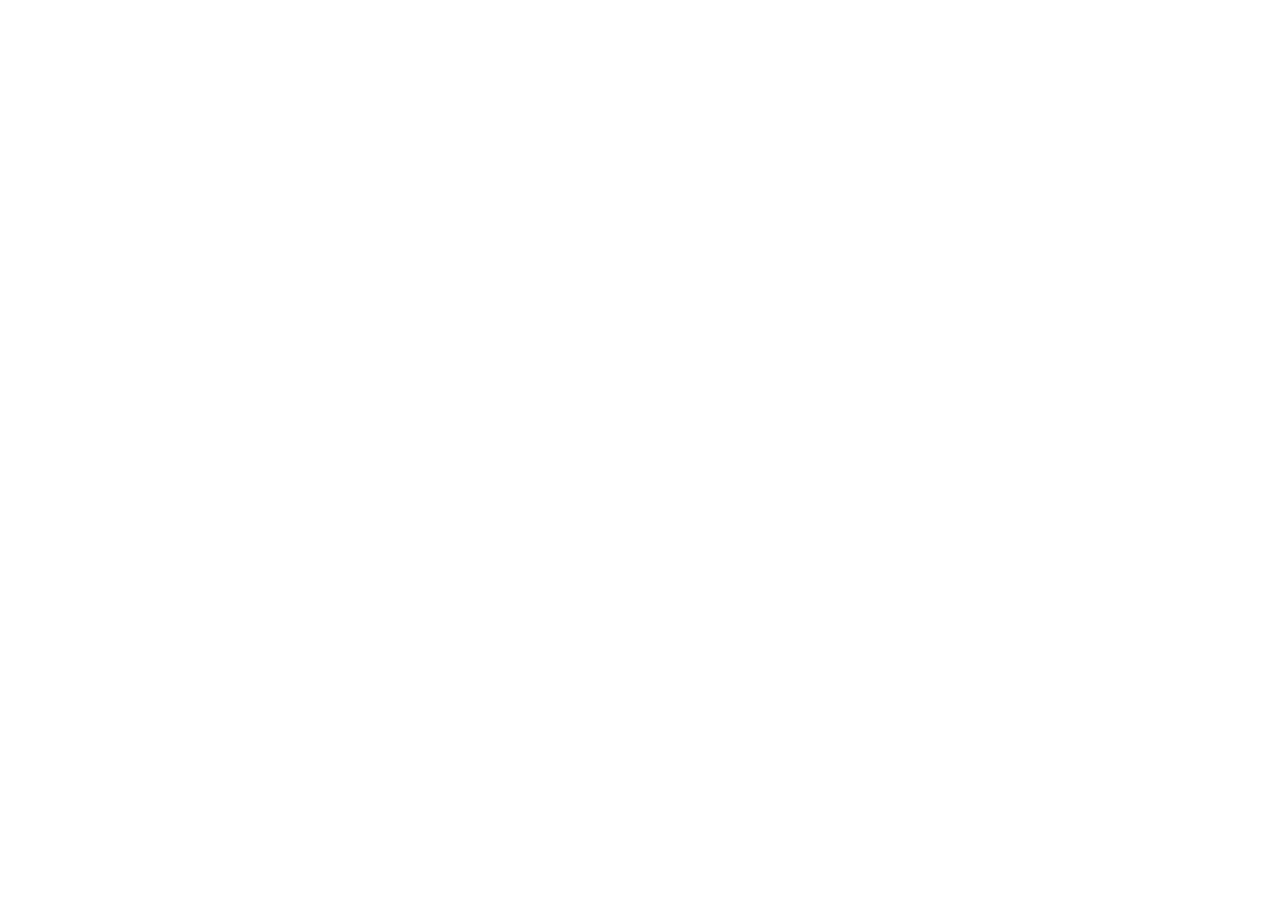
==== index.html @ fa3fbe2e "Initial commit" ====
<!doctype html>
<html lang="en">
  <head>
    <meta charset="UTF-8" />
    <meta name="viewport" content="width=device-width, initial-scale=1.0" />
    <title>My Project</title>
    <link rel="stylesheet" href="style.css" />
  </head>
  <body>
    <!-- START BELOW -->
     
  </body>
</html>
---- style.css ----
/* === RESET === */
*,
*::before,
*::after {
  margin: 0;
  padding: 0;
  box-sizing: border-box;
}

/* START BELOW */
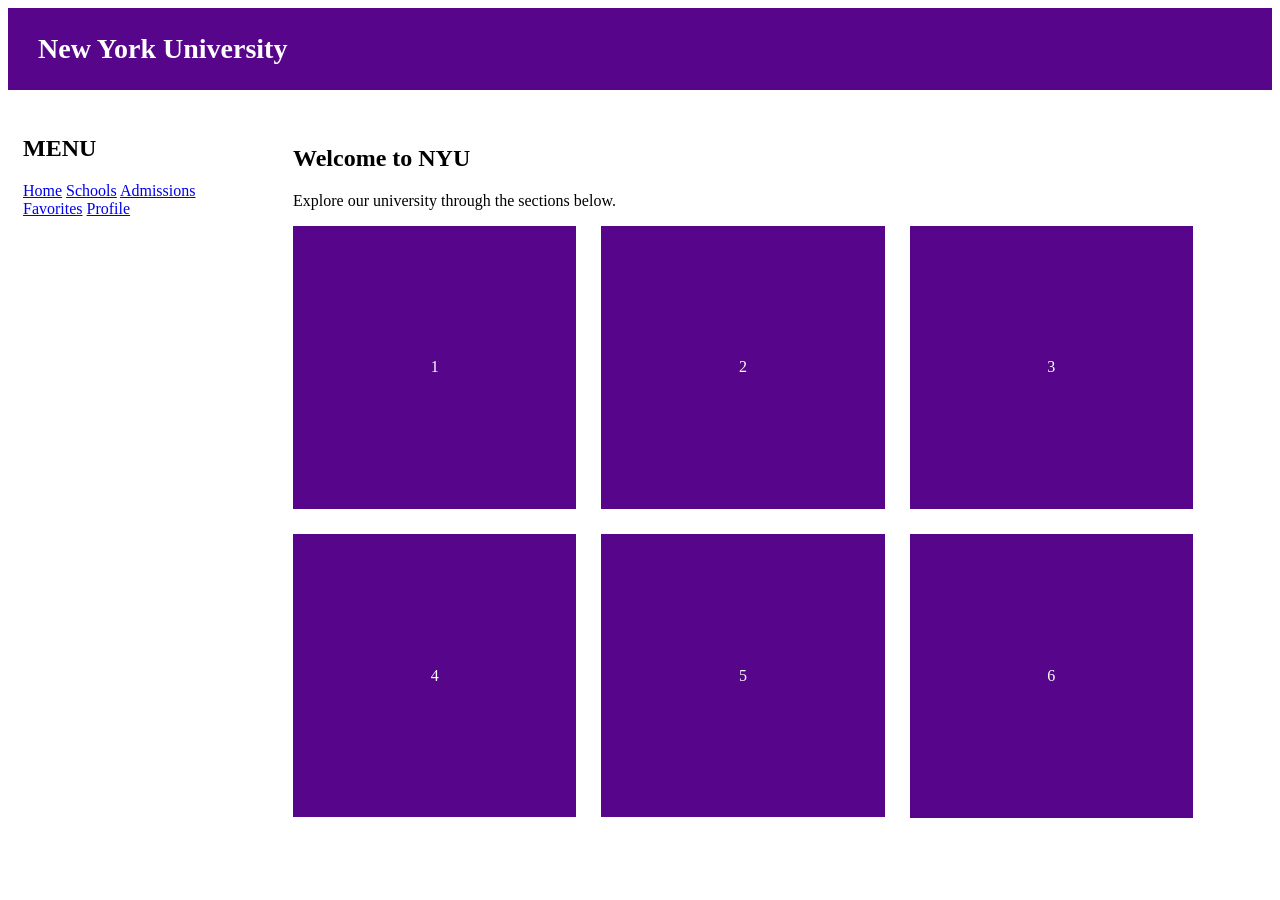
==== commit 5ce7d872: "commit" ====
--- a/index.html
+++ b/index.html
@@ -8,6 +8,39 @@
   </head>
   <body>
     <!-- START BELOW -->
-     
-  </body>
-</html>
+ <header>
+    <h1>New York University</h1>
+</header>
+
+<div class="layout">
+
+    <nav>
+        <h2>MENU</h2>
+
+        <a href="#home" class="active">Home</a>
+        <a href="#schools">Schools</a>
+        <a href="#admissions">Admissions</a>
+        <a href="#Favorites">Favorites</a>
+        <a href="#Profile">Profile</a>
+    </nav>
+
+    <main>
+        <h2 id="page-title">Welcome to NYU</h2>
+
+        <p id="page-description">
+            Explore our university through the sections below.
+        </p>
+
+        <div class="square-grid">
+            <div class="square" data-title="Academics">1</div>
+            <div class="square" data-title="Admissions">2</div>
+            <div class="square" data-title="Student Life">3</div>
+            <div class="square" data-title="Programs">4</div>
+            <div class="square" data-title="Resources">5</div>
+            <div class="square" data-title="Contact">6</div>
+        </div>
+    </main>
+
+</div>
+</body>
+</html>
--- a/style.css
+++ b/style.css
@@ -1,10 +1,49 @@
 /* === RESET === */
-*,
-*::before,
-*::after {
-  margin: 0;
-  padding: 0;
-  box-sizing: border-box;
+header {
+    background-color: #57068c;
+    color: white;
+    padding: 25px 30px;
 }
 
-/* START BELOW */
+header h1 {
+    margin: 0;
+    font-size: 28px;
+}
+.layout {
+    display: flex;
+    flex-direction: row;
+    align-items: flex-start;
+    width: 100%;
+}
+
+nav {
+    width: 220px;
+    min-width: 220px;
+    flex-shrink: 0;
+    background-color: white;
+    padding: 25px 15px;
+}
+
+
+main {
+    flex: 1;
+    min-width: 0;
+    padding: 35px;
+}
+
+.square-grid {
+    display: grid;
+    grid-template-columns: repeat(3, minmax(0, 1fr));
+    gap: 25px;
+    width: 100%;
+    max-width: 900px;
+}
+
+.square {
+    aspect-ratio: 1 / 1;
+    background-color: #57068c;
+    color: white;
+    display: flex;
+    justify-content: center;
+    align-items: center;
+}
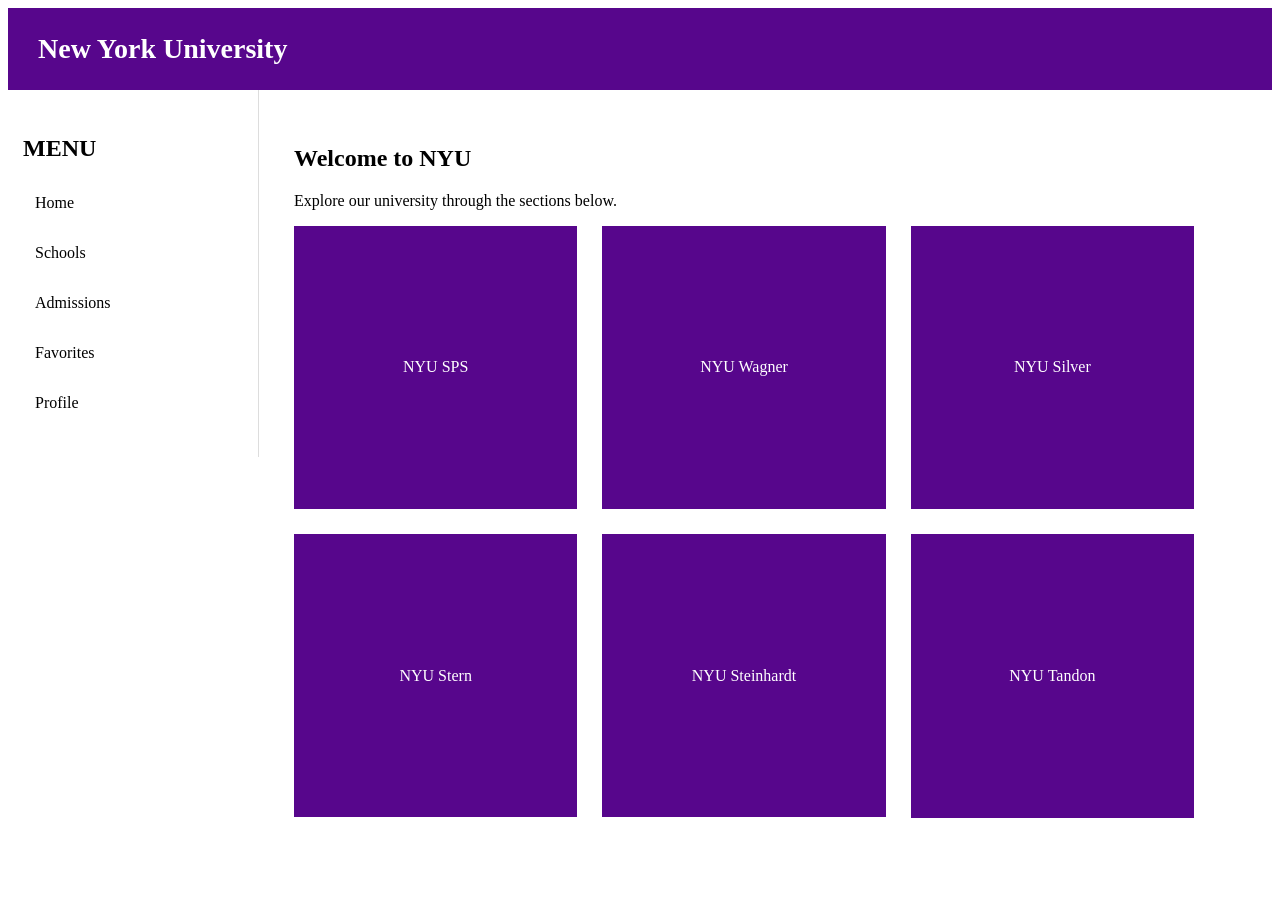
==== commit ed082f79: "commit" ====
--- a/index.html
+++ b/index.html
@@ -32,12 +32,12 @@
         </p>
 
         <div class="square-grid">
-            <div class="square" data-title="Academics">1</div>
-            <div class="square" data-title="Admissions">2</div>
-            <div class="square" data-title="Student Life">3</div>
-            <div class="square" data-title="Programs">4</div>
-            <div class="square" data-title="Resources">5</div>
-            <div class="square" data-title="Contact">6</div>
+            <div class="square" data-title="Academics">NYU SPS</div>
+            <div class="square" data-title="Admissions">NYU Wagner</div>
+            <div class="square" data-title="Student Life">NYU Silver</div>
+            <div class="square" data-title="Programs">NYU Stern</div>
+            <div class="square" data-title="Resources">NYU Steinhardt</div>
+            <div class="square" data-title="Contact">NYU Tandon</div>
         </div>
     </main>
 
--- a/style.css
+++ b/style.css
@@ -18,10 +18,22 @@
 
 nav {
     width: 220px;
-    min-width: 220px;
     flex-shrink: 0;
     background-color: white;
     padding: 25px 15px;
+    border-right: 1px solid #ddd;
+    display: flex;
+    flex-direction: column;
+    align-items: stretch
+}
+
+nav a {
+    display: block;
+    padding: 12px;
+    margin-bottom: 8px;
+    color: black;
+    text-decoration: none;
+    border-radius: 6px;
 }
 
 
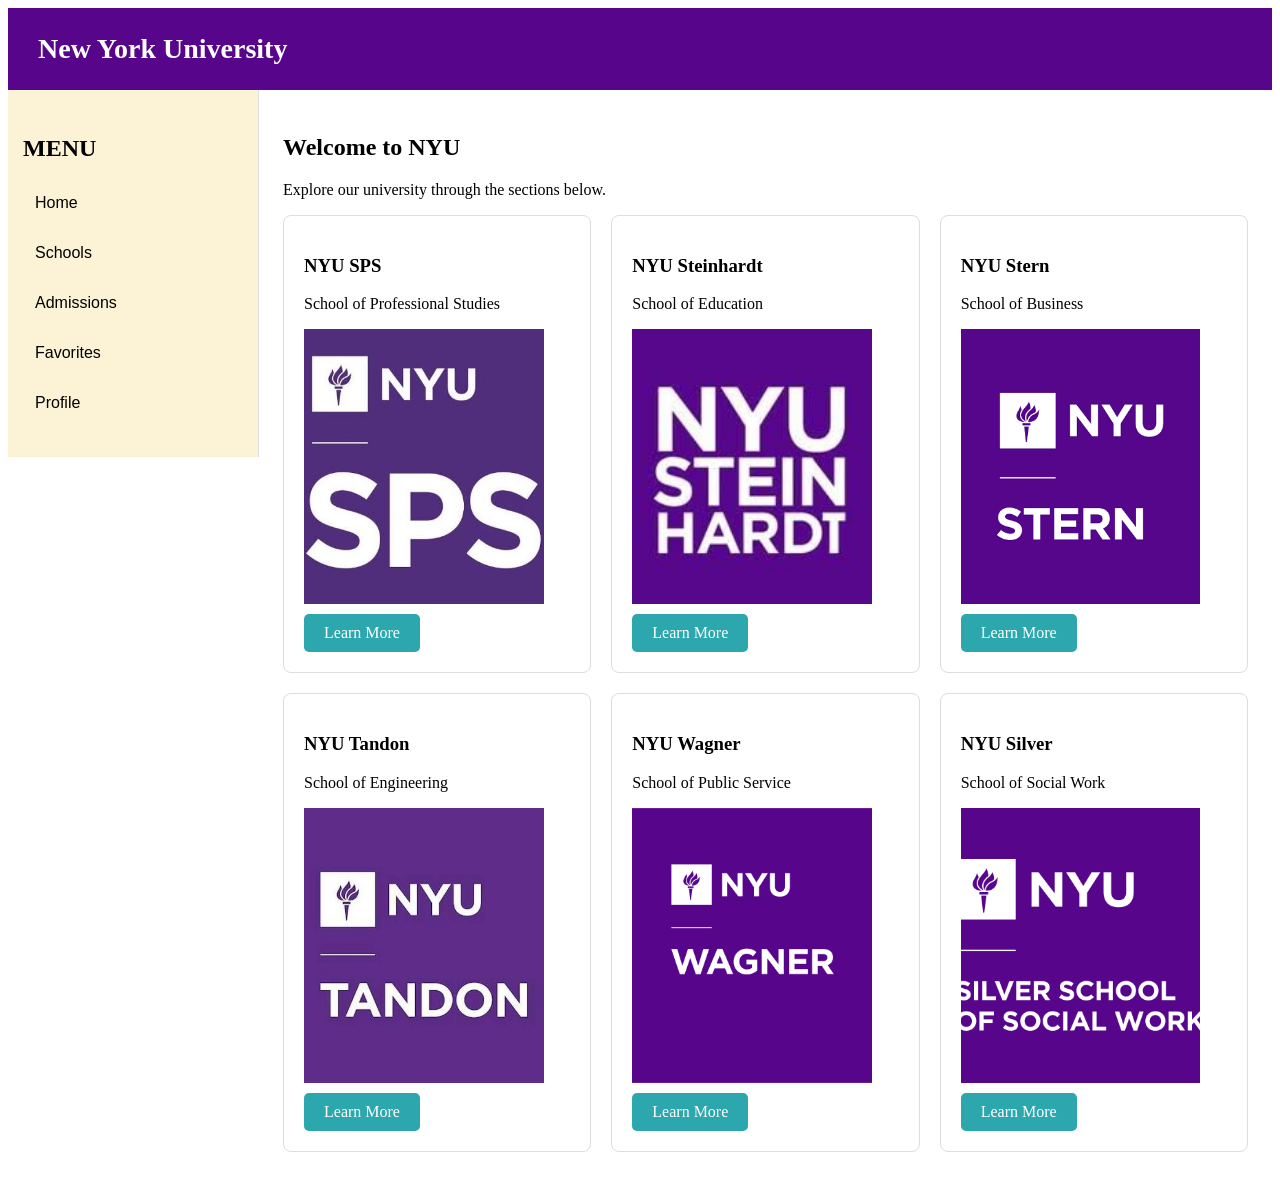
==== commit 0bdf779a: "change hero to index" ====
--- a/index.html
+++ b/index.html
@@ -5,13 +5,20 @@
     <meta name="viewport" content="width=device-width, initial-scale=1.0" />
     <title>My Project</title>
     <link rel="stylesheet" href="style.css" />
+    <script src="js/school.js" defer></script>
+    <script src="js/script.js" defer></script>
+    <title>School Gallery</title>
   </head>
-  <body>
+  
     <!-- START BELOW -->
+
+
  <header>
     <h1>New York University</h1>
 </header>
 
+<!-- Navigation Menu -->
+<section>
 <div class="layout">
 
     <nav>
@@ -24,6 +31,8 @@
         <a href="#Profile">Profile</a>
     </nav>
 
+
+<!-- Hero -->
     <main>
         <h2 id="page-title">Welcome to NYU</h2>
 
@@ -31,16 +40,14 @@
             Explore our university through the sections below.
         </p>
 
-        <div class="square-grid">
-            <div class="square" data-title="Academics">NYU SPS</div>
-            <div class="square" data-title="Admissions">NYU Wagner</div>
-            <div class="square" data-title="Student Life">NYU Silver</div>
-            <div class="square" data-title="Programs">NYU Stern</div>
-            <div class="square" data-title="Resources">NYU Steinhardt</div>
-            <div class="square" data-title="Contact">NYU Tandon</div>
-        </div>
+<!-- School Tiles -->
+  <section id="dynamic-content">
+  
+  <div id="school-gallery">  
+  </div>
+</section>
+
     </main>
+</div>
 
-</div>
-</body>
 </html>
--- a/style.css
+++ b/style.css
@@ -16,10 +16,11 @@
     width: 100%;
 }
 
+/* Navigation Menu*/
 nav {
     width: 220px;
     flex-shrink: 0;
-    background-color: white;
+    background-color: #FCF3D6;
     padding: 25px 15px;
     border-right: 1px solid #ddd;
     display: flex;
@@ -34,19 +35,20 @@
     color: black;
     text-decoration: none;
     border-radius: 6px;
-}
-
+    font-family: Arial, Helvetica, sans-serif;
+}
 
 main {
     flex: 1;
     min-width: 0;
-    padding: 35px;
-}
-
+    padding: 24px;
+}
+
+/* hero: three columns, 2 rows to display all 6 school tiles on the page */
 .square-grid {
     display: grid;
     grid-template-columns: repeat(3, minmax(0, 1fr));
-    gap: 25px;
+    gap: 24px;
     width: 100%;
     max-width: 900px;
 }
@@ -58,4 +60,185 @@
     display: flex;
     justify-content: center;
     align-items: center;
-}+}
+
+.filter-button {
+     background-color: #2CA7AD;
+    color: white;
+    padding: 10px 18px;
+    border: none;
+    border-radius: 5px;
+    font-size: 14px;
+    cursor: pointer;   
+}
+
+.favorite-button {
+        background-color: #2CA7AD;
+    color: white;
+    padding: 10px 18px;
+    border: none;
+    border-radius: 5px;
+    font-size: 14px;
+    cursor: pointer;
+    font-family: 'Times New Roman', Times, serif;
+}
+
+.filter-list{
+    width: 240px;
+    padding: 20px;
+    border: 1px solid #ddd;
+    border-radius: 8px;
+    font-family: Arial, Helvetica, sans-serif; 
+}
+
+.filter-list h2 {
+   color: #2CA7AD;
+    font-size: 20px;
+    margin-top: 0; 
+}
+
+.filter-list label {
+  display: flex;
+    margin: 12px 0;
+    font-size: 15px;
+    cursor: pointer;  
+}
+
+.filter-list input {
+   accent-color: #2CA7AD;
+    margin-right: 8px; 
+}
+
+#apply-filters {
+  background-color: #2CA7AD;
+    color: white;
+    padding: 12px 20px;
+    border: none;
+    border-radius: 5px;
+    font-size: 14px;
+    cursor: pointer;
+    font-family: Arial, Helvetica, sans-serif;
+    margin-bottom: 5px;  
+}
+
+/* hero: three columns, 2 rows to display all 6 schools equally on the page */
+#school-gallery {
+    display: grid;
+    grid-template-columns: repeat(3, 1fr);
+    grid-template-rows: repeat(2, auto);
+    gap: 20px;
+    width: 100%;
+    max-width: 1000px;
+    margin: 0 auto;
+}
+.school {
+     border: 1px solid #ddd;
+    padding: 20px;
+    border-radius: 8px;
+    box-sizing: border-box;
+}
+.school img {
+    width: 90%;
+    height: 275px;
+    object-fit: cover;
+    display: block;  
+}
+.school a {
+    display: inline-block;
+    background-color: #2CA7AD;
+    color: white;
+    text-decoration: none;
+    padding: 10px 20px;
+    border-radius: 5px;
+    margin-top: 10px;
+    font-weight: thin;
+    font-family: 'Times New Roman', Times, serif;
+}
+
+.school a:hover {
+    background-color: #2CA7AD;
+}
+
+.sps-card {
+    width: 90%;
+    height: 275px;
+    object-fit: cover;
+    display: block; 
+}
+
+/* feature 2: two columns, to display favorites in a smaller list than the hero. */
+
+/* Mobile first - Default. */
+#school-favorite {
+    display: grid;
+    grid-template-columns: repeat(1, 1fr);
+    gap: 12px;
+    width: 50%;
+    margin-top: 20px;
+    box-sizing: border-box;
+}
+
+#school-favorite .school {
+    border: 1px solid #ddd;
+    padding: 12px;
+    border-radius: 8px;
+    background: white;
+    box-sizing: border-box;
+}
+
+#school-favorite .school img {
+    width: 100%;
+    height: 130px;
+    object-fit: cover;
+}
+
+/* Desktop Rearrange */
+@media screen and (min-width: 769px) {
+    #school-favorite {
+        grid-template-columns: repeat(2, 1fr);
+        gap: 20px;
+        margin-top: 30px;
+    }
+
+    #school-favorite .school {
+        padding: 20px;
+    }
+
+    #school-favorite .school img {
+        width: 100%;
+        height: 400px;
+    }
+}
+
+/* MOBILE LAYOUT to stack nav menu on top of conent on mobile */
+@media screen and (max-width: 768px) {
+
+    /* Stack navigation and main content vertically */
+    .layout {
+        flex-direction: column;
+    }
+
+    /* Make navigation stretch across the screen */
+    nav {
+        width: 100%;
+        box-sizing: border-box;
+        border-right: none;
+        border-bottom: 1px solid #ddd;
+        padding: 10px;
+    }
+
+    /* Display navigation links horizontally */
+    nav a {
+        display: inline-block;
+        margin: 4px;
+        padding: 10px;
+    }
+
+    /* Make main content use the full screen width */
+    main {
+        width: 100%;
+        box-sizing: border-box;
+        padding: 15px;
+    }
+
+}
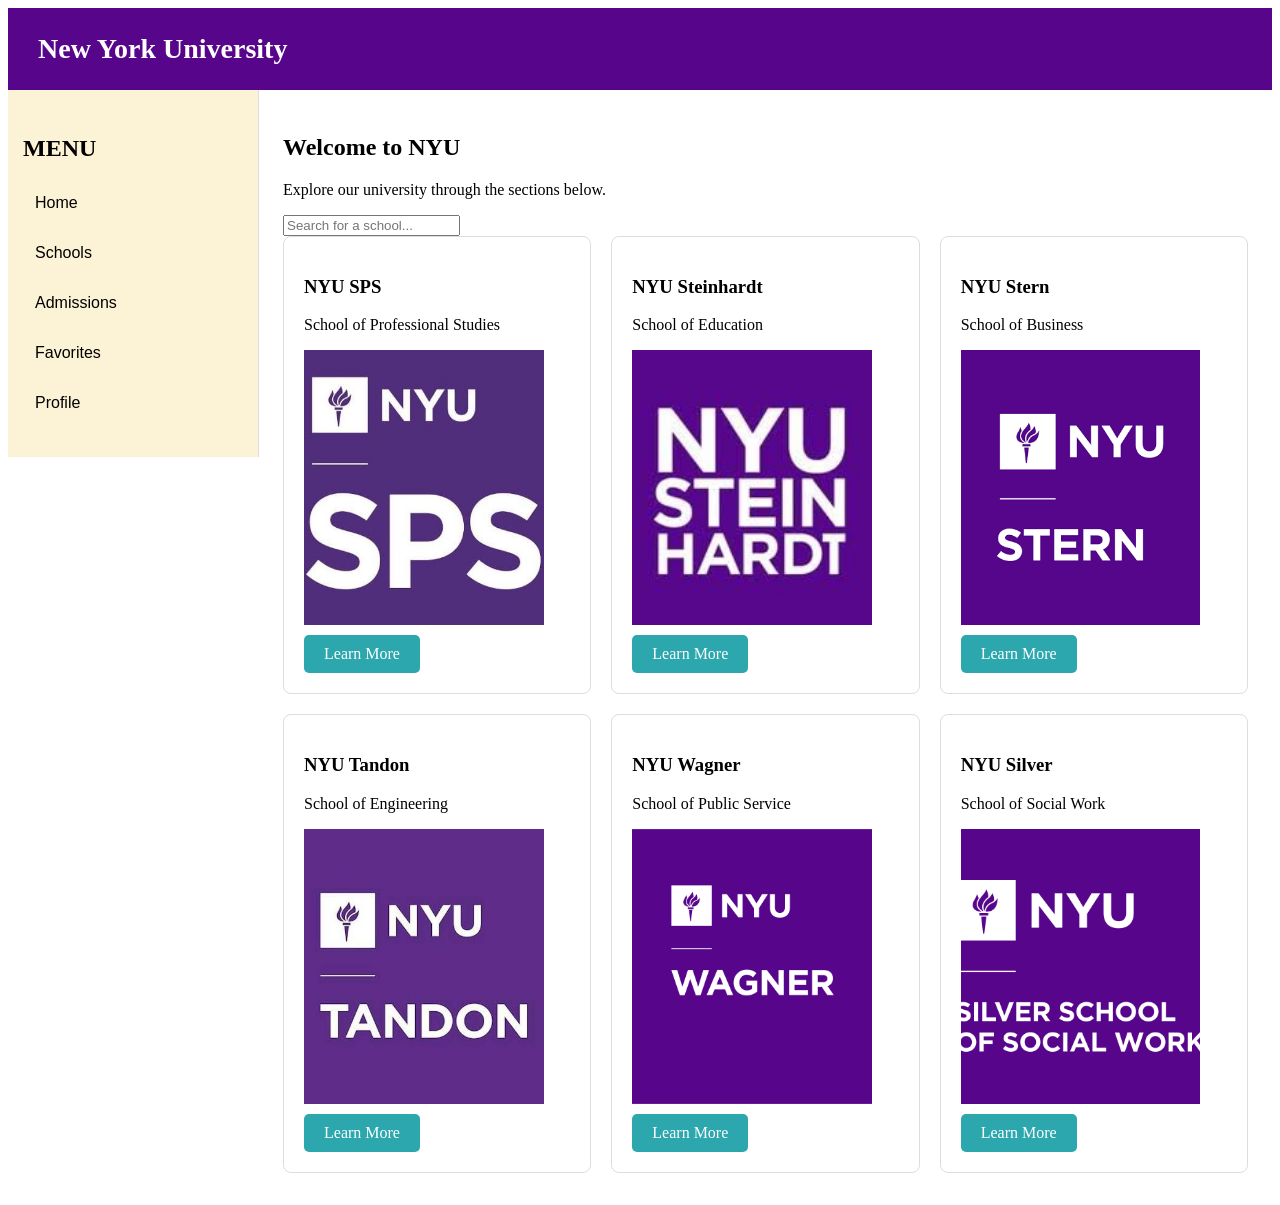
==== commit 0459bbba: "Update ReadMe" ====
--- a/index.html
+++ b/index.html
@@ -40,6 +40,16 @@
             Explore our university through the sections below.
         </p>
 
+<!--Search Bar-->
+<div class="search-container">
+    <input 
+        type="search" 
+        id="school-search" 
+        placeholder="Search for a school..."
+        aria-label="Search schools"
+    >
+</div>
+
 <!-- School Tiles -->
   <section id="dynamic-content">
   
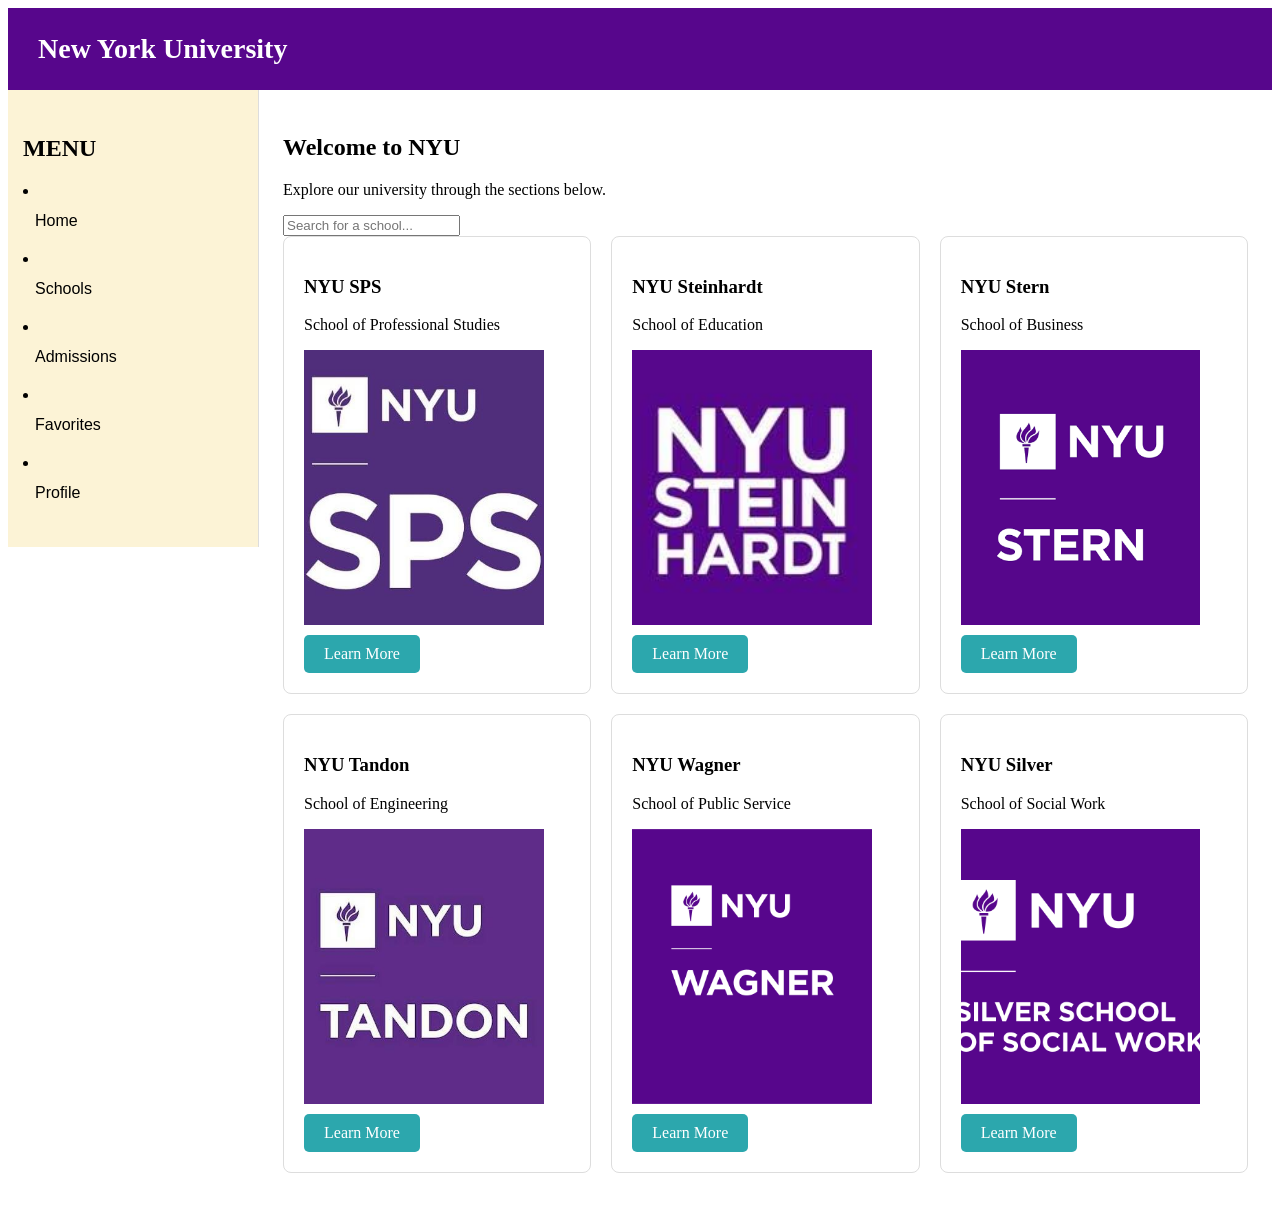
==== commit bfb6a021: "commit" ====
--- a/index.html
+++ b/index.html
@@ -24,11 +24,11 @@
     <nav>
         <h2>MENU</h2>
 
-        <a href="#home" class="active">Home</a>
-        <a href="#schools">Schools</a>
-        <a href="#admissions">Admissions</a>
-        <a href="#Favorites">Favorites</a>
-        <a href="#Profile">Profile</a>
+        <li><a href="index.html">Home</a></li>
+        <li><a href="action.html">Schools</a></li>
+        <li><a href="admissions.html">Admissions</a></li>
+        <li><a href="action.html">Favorites</a></li>
+        <li><a href="profile.html">Profile</a></li>
     </nav>
 
 
